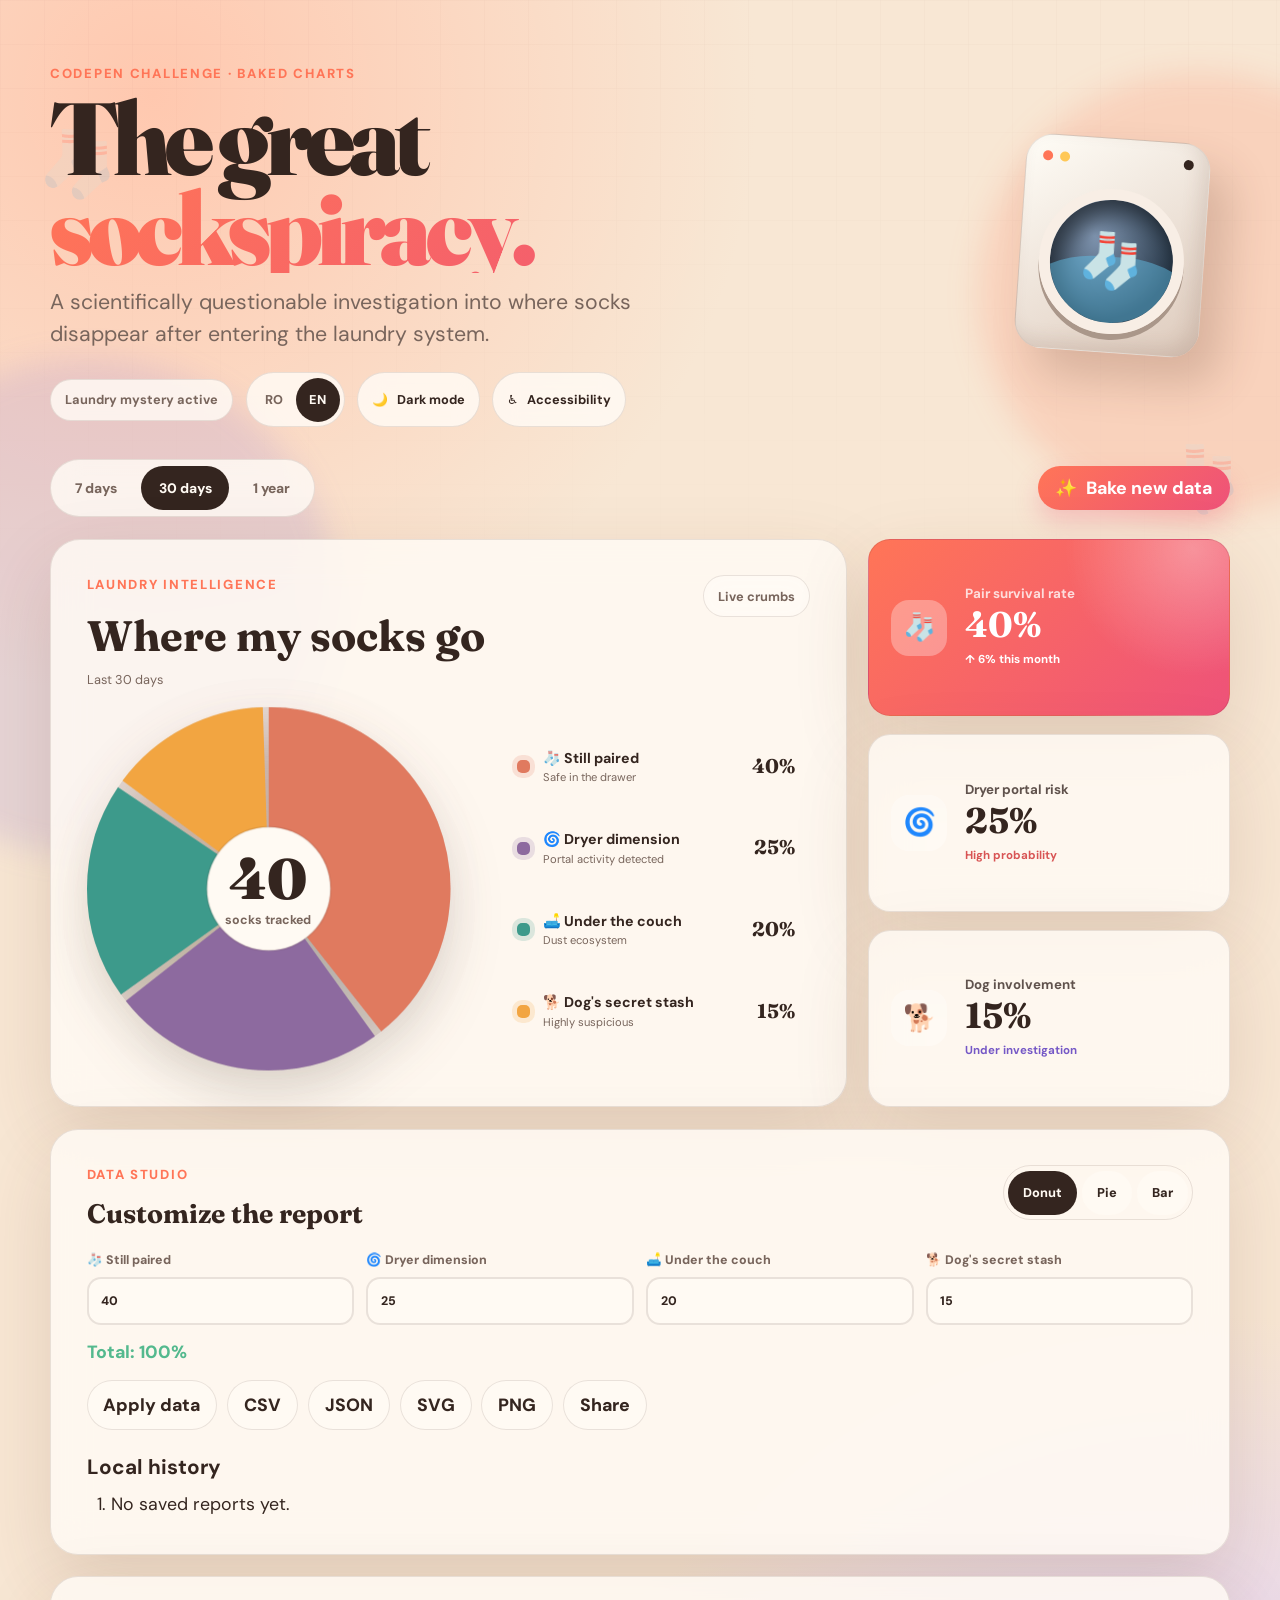
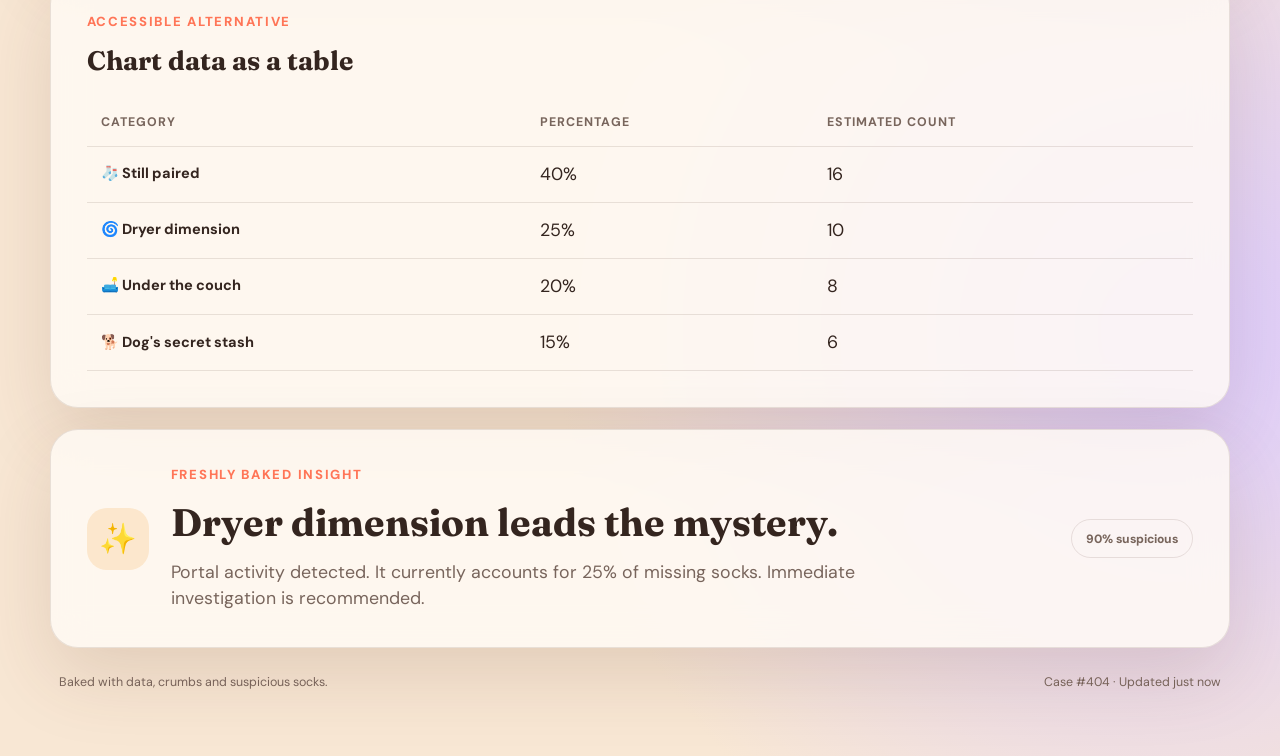
==== en.html @ 5c51ec5c "feat: add separately indexable English page" ====
<!doctype html>
<html lang="en" data-page-language="en">
  <head>
    <meta charset="UTF-8" />
    <meta
      name="viewport"
      content="width=device-width, initial-scale=1.0"
    />
    <meta name="description" content="Sockspiracy is an accessible bilingual interactive dashboard exploring the mystery of missing socks." />
    <meta name="author" content="Laura Andreea Plugaru" />
    <meta name="creator" content="LaurAi" />
    <meta name="robots" content="index, follow, max-image-preview:large" />
    <meta name="theme-color" content="#f8e7d4" />
    <link rel="canonical" href="https://laurandreea10.github.io/-CodePen-Challenge-Baked-Charts/en.html" />
    <link rel="alternate" hreflang="ro" href="https://laurandreea10.github.io/-CodePen-Challenge-Baked-Charts/" />
    <link rel="alternate" hreflang="en" href="https://laurandreea10.github.io/-CodePen-Challenge-Baked-Charts/en.html" />
    <link rel="alternate" hreflang="x-default" href="https://laurandreea10.github.io/-CodePen-Challenge-Baked-Charts/" />
    <link rel="icon" href="./favicon.svg" type="image/svg+xml" />
    <meta property="og:type" content="website" />
    <meta property="og:title" content="Sockspiracy — Accessible Baked Charts" />
    <meta property="og:description" content="Explore an accessible bilingual interactive chart about the mystery of missing socks." />
    <meta property="og:url" content="https://laurandreea10.github.io/-CodePen-Challenge-Baked-Charts/en.html" />
    <meta property="og:locale" content="en_US" />
    <meta property="og:locale:alternate" content="ro_RO" />
    <meta property="og:image" content="https://laurandreea10.github.io/-CodePen-Challenge-Baked-Charts/social-preview.svg" />
    <meta property="og:image:alt" content="Sockspiracy interactive chart dashboard" />
    <meta name="twitter:card" content="summary_large_image" />
    <meta name="twitter:image" content="https://laurandreea10.github.io/-CodePen-Challenge-Baked-Charts/social-preview.svg" />

    <link rel="stylesheet" href="./style.css" />

    <title>Sockspiracy — Interactive Accessible Chart | LaurAi</title>
    <script type="application/ld+json">
      {"@context":"https://schema.org","@type":"SoftwareApplication","name":"Sockspiracy","alternateName":"Where My Socks Go","description":"Dashboard bilingv și accesibil pentru vizualizarea interactivă a datelor.","applicationCategory":"EducationalApplication","operatingSystem":"Any","inLanguage":["ro","en"],"isAccessibleForFree":true,"accessibilityFeature":["alternativeText","highContrastDisplay","largePrint","keyboardNavigation","reducedMotion"],"author":{"@type":"Person","name":"Laura Andreea Plugaru","alternateName":"LaurAi","url":"https://laurandreea10.github.io/codepen-portfolio/"},"url":"https://laurandreea10.github.io/-CodePen-Challenge-Baked-Charts/"}
    </script>
  </head>

  <body data-default-language="en">
    <a class="skip-link" href="#mainChart">Skip to chart</a>

    <div class="background-effects" aria-hidden="true">
      <span class="grid"></span>
      <span class="blob blob-one"></span>
      <span class="blob blob-two"></span>
      <span class="floating-sock sock-one">🧦</span>
      <span class="floating-sock sock-two">🧦</span>
      <span class="floating-sock sock-three">🧦</span>
    </div>

    <main class="app">
      <header class="hero">
        <div class="hero-copy">
          <p class="eyebrow">
            <span aria-hidden="true">🥐</span>
            CodePen Challenge · Baked Charts
          </p>

          <h1>
            The great
            <span>sockspiracy.</span>
          </h1>

          <p class="intro">
            A scientifically questionable investigation into where socks
            disappear after entering the laundry system.
          </p>

          <div class="hero-actions">
            <span class="status">
              <span class="status-dot" aria-hidden="true"></span>
              Laundry mystery active
            </span>

            <div class="preferences" aria-label="Preferințe">
              <div class="language-switcher" role="group" aria-label="Language">
                <button class="language-button active" data-language="ro" type="button" aria-pressed="true">RO</button>
                <button class="language-button" data-language="en" type="button" aria-pressed="false">EN</button>
              </div>
              <button class="theme-button" id="themeButton" type="button" aria-label="Activează tema întunecată" aria-pressed="false">
                <span aria-hidden="true">🌙</span><span class="theme-text">Mod întunecat</span>
              </button>
              <button class="theme-button" id="accessibilityButton" type="button" aria-expanded="false" aria-controls="accessibilityPanel">
                <span aria-hidden="true">♿</span><span id="accessibilityButtonText">Accesibilitate</span>
              </button>
            </div>
          </div>
        </div>

        <div class="laundry-machine" aria-hidden="true">
          <div class="machine-controls">
            <span></span>
            <span></span>
            <span></span>
          </div>

          <div class="machine-door">
            <div class="water"></div>
            <span class="spinning-sock">🧦</span>
          </div>
        </div>
      </header>

      <section class="accessibility-panel" id="accessibilityPanel" aria-labelledby="accessibilityTitle" hidden>
        <div class="accessibility-heading"><div><p class="label" id="displaySettings">Preferințe de afișare</p><h2 id="accessibilityTitle">Accesibilitate</h2></div>
          <button class="close-panel" id="closeAccessibility" type="button" aria-label="Închide">×</button>
        </div>
        <div class="accessibility-options">
          <button class="accessibility-option" id="contrastButton" type="button" aria-pressed="false"><span aria-hidden="true">◐</span><span><strong id="contrastTitle">Contrast ridicat</strong><small id="contrastDescription">Mărește diferența dintre text și fundal</small></span></button>
          <button class="accessibility-option" id="fontButton" type="button" aria-pressed="false"><span aria-hidden="true">A+</span><span><strong id="fontTitle">Text mărit</strong><small id="fontDescription">Mărește textul și comenzile</small></span></button>
          <button class="accessibility-option" id="motionButton" type="button" aria-pressed="false"><span aria-hidden="true">⏸</span><span><strong id="motionTitle">Reduce animațiile</strong><small id="motionDescription">Oprește mișcările decorative</small></span></button>
          <button class="reset-accessibility" id="resetAccessibility" type="button">Resetează preferințele</button>
        </div>
      </section>
      <div class="sr-only" id="settingsAnnouncement" aria-live="polite" aria-atomic="true"></div>

      <section class="toolbar" aria-label="Report controls">
        <div class="range-tabs" role="group" aria-label="Reporting period">
          <button class="range-button" data-range="week" type="button">
            7 days
          </button>

          <button
            class="range-button active"
            data-range="month"
            type="button"
          >
            30 days
          </button>

          <button class="range-button" data-range="year" type="button">
            1 year
          </button>
        </div>

        <button class="bake-button" id="bakeButton" type="button">
          <span aria-hidden="true">✨</span>
          Bake new data
        </button>
      </section>

      <section class="dashboard">
        <article class="chart-card" id="mainChart">
          <div class="card-header">
            <div>
              <p class="label">Laundry intelligence</p>
              <h2>Where my socks go</h2>
              <p class="period" id="periodLabel">Last 30 days</p>
            </div>

            <span class="live-pill">
              <span aria-hidden="true"></span>
              Live crumbs
            </span>
          </div>

          <div class="chart-content">
            <div class="chart-wrap">
              <svg
                class="pie"
                viewBox="0 0 100 100"
                role="img"
                aria-labelledby="chartTitle chartDescription"
              >
                <title id="chartTitle">Where my socks go</title>

                <desc id="chartDescription">
                  Interactive donut chart showing the distribution of
                  tracked socks.
                </desc>

                <circle
                  class="chart-track"
                  r="25"
                  cx="50"
                  cy="50"
                ></circle>

                <g
                  id="chartSlices"
                  fill="none"
                  stroke-width="50"
                  transform="rotate(-90 50 50)"
                ></g>

                <circle
                  class="pie-center"
                  r="17"
                  cx="50"
                  cy="50"
                ></circle>
              </svg>

              <div class="center-label" aria-hidden="true">
                <span class="pct" id="centerValue">100%</span>
                <span class="cap" id="centerCaption">
                  socks accounted for
                </span>
              </div>
            </div>

            <ul class="legend" id="legend"></ul>
          </div>

          <p
            class="sr-only"
            id="chartAnnouncement"
            aria-live="polite"
          >
            All sock categories are displayed.
          </p>

          <noscript>
            <img
              class="fallback-chart"
              src="pie.svg"
              alt="Pie chart showing where missing socks go."
            />
          </noscript>
        </article>

        <aside class="metrics" aria-label="Laundry statistics">
          <article class="metric featured">
            <span class="metric-icon" aria-hidden="true">🧦</span>

            <div>
              <p>Pair survival rate</p>
              <strong id="survivalMetric">40%</strong>
              <small>↑ 6% this month</small>
            </div>
          </article>

          <article class="metric">
            <span class="metric-icon" aria-hidden="true">🌀</span>

            <div>
              <p>Dryer portal risk</p>
              <strong id="dryerMetric">25%</strong>
              <small class="danger">High probability</small>
            </div>
          </article>

          <article class="metric">
            <span class="metric-icon" aria-hidden="true">🐕</span>

            <div>
              <p>Dog involvement</p>
              <strong id="dogMetric">15%</strong>
              <small class="purple-text">Under investigation</small>
            </div>
          </article>
        </aside>
      </section>

      <section class="data-studio" aria-labelledby="studioTitle">
        <div class="studio-header">
          <div><p class="label" id="studioLabel">Laborator de date</p><h2 id="studioTitle">Personalizează raportul</h2></div>
          <div class="chart-type" role="group" aria-label="Tip grafic">
            <button class="chart-type-button active" data-chart-type="donut" type="button" aria-pressed="true">Donut</button>
            <button class="chart-type-button" data-chart-type="pie" type="button" aria-pressed="false">Pie</button>
            <button class="chart-type-button" data-chart-type="bar" type="button" aria-pressed="false">Bar</button>
          </div>
        </div>
        <form id="dataForm">
          <div class="data-inputs" id="dataInputs"></div>
          <p class="total-status" id="totalStatus" role="status">Total: 100%</p>
          <div class="studio-actions">
            <button class="secondary-button" type="submit" id="applyData">Aplică datele</button>
            <button class="secondary-button" type="button" id="exportCsv">CSV</button>
            <button class="secondary-button" type="button" id="exportJson">JSON</button>
            <button class="secondary-button" type="button" id="exportSvg">SVG</button>
            <button class="secondary-button" type="button" id="exportPng">PNG</button>
            <button class="secondary-button" type="button" id="shareReport">Partajează</button>
          </div>
        </form>
        <div class="history-block"><h3 id="historyTitle">Istoric local</h3><ol id="reportHistory"></ol></div>
      </section>

      <section class="accessible-data" aria-labelledby="tableTitle">
        <div><p class="label" id="tableLabel">Alternativă accesibilă</p><h2 id="tableTitle">Datele graficului în format tabelar</h2></div>
        <div class="table-scroll"><table><caption class="sr-only">Distribuția șosetelor</caption><thead><tr><th scope="col" id="categoryHeader">Categorie</th><th scope="col" id="percentHeader">Procent</th><th scope="col" id="amountHeader">Număr estimat</th></tr></thead><tbody id="dataTableBody"></tbody></table></div>
      </section>

      <section class="insight">
        <div class="insight-icon" aria-hidden="true">✨</div>

        <div>
          <p class="label">Freshly baked insight</p>
          <h2 id="insightTitle">The dryer dimension is expanding.</h2>

          <p id="insightText">
            Pair socks immediately after drying and inspect the dog's bed
            before declaring another sock officially lost.
          </p>
        </div>

        <span class="confidence" id="confidence">92% suspicious</span>
      </section>

      <footer>
        <p>Baked with data, crumbs and suspicious socks.</p>
        <p id="updatedTime">Case #404 · Updated just now</p>
      </footer>
    </main>

    <div
      class="confetti-layer"
      id="confettiLayer"
      aria-hidden="true"
    ></div>

    <script src="./script.js" defer></script>
  </body>
</html>
---- style.css ----
@import url("https://fonts.googleapis.com/css2?family=DM+Sans:wght@400;500;600;700;800&family=Fraunces:opsz,wght@9..144,700;9..144,900&display=swap");

:root {
  color-scheme: light;

  --background: #f8e7d4;
  --surface: rgba(255, 251, 245, 0.84);
  --surface-solid: #fffaf3;
  --text: #34251f;
  --muted: #78655c;
  --border: rgba(74, 46, 34, 0.12);

  --paired: #e07a5f;
  --dryer: #8d6a9f;
  --couch: #3d9a8b;
  --dog: #f2a541;

  --orange: #ff7557;
  --pink: #ee5279;
  --green: #54b98e;

  --shadow: 0 28px 75px rgba(102, 57, 36, 0.15);
}

[data-theme="dark"] {
  color-scheme: dark;

  --background: #191419;
  --surface: rgba(43, 33, 40, 0.88);
  --surface-solid: #2c2229;
  --text: #fff7ef;
  --muted: #cbbab3;
  --border: rgba(255, 255, 255, 0.11);
  --shadow: 0 28px 75px rgba(0, 0, 0, 0.35);
}

* {
  box-sizing: border-box;
}

html {
  scroll-behavior: smooth;
  font:
    clamp(1rem, 0.95rem + 0.2vw, 1.12rem) / 1.5 "DM Sans",
    system-ui,
    sans-serif;
}

body {
  min-height: 100vh;
  margin: 0;
  overflow-x: hidden;
  color: var(--text);
  background:
    radial-gradient(circle at 12% 4%, #ffc8af, transparent 34rem),
    radial-gradient(circle at 92% 82%, #ddccff, transparent 35rem),
    var(--background);
  transition:
    color 250ms ease,
    background-color 250ms ease;
}

[data-theme="dark"] body {
  background:
    radial-gradient(circle at 12% 4%, #572b39, transparent 34rem),
    radial-gradient(circle at 92% 82%, #332759, transparent 35rem),
    var(--background);
}

button {
  color: inherit;
  font: inherit;
}

button:focus-visible,
[tabindex]:focus-visible {
  outline: 4px solid rgba(141, 106, 159, 0.4);
  outline-offset: 4px;
}

.skip-link {
  position: fixed;
  z-index: 200;
  top: 1rem;
  left: 1rem;
  padding: 0.8rem 1rem;
  border-radius: 12px;
  color: white;
  background: #251b18;
  transform: translateY(-180%);
}

.skip-link:focus {
  transform: translateY(0);
}

.background-effects,
.grid {
  position: fixed;
  inset: 0;
  pointer-events: none;
}

.background-effects {
  z-index: -1;
  overflow: hidden;
}

.grid {
  opacity: 0.22;
  background-image:
    linear-gradient(rgba(80, 53, 42, 0.08) 1px, transparent 1px),
    linear-gradient(90deg, rgba(80, 53, 42, 0.08) 1px, transparent 1px);
  background-size: 44px 44px;
  mask-image: linear-gradient(to bottom, black, transparent 80%);
}

.blob {
  position: absolute;
  border-radius: 50%;
  filter: blur(15px);
  animation: blob-float 10s ease-in-out infinite alternate;
}

.blob-one {
  top: 8%;
  right: -8rem;
  width: 25rem;
  height: 25rem;
  background: rgba(255, 117, 87, 0.18);
}

.blob-two {
  bottom: 5%;
  left: -9rem;
  width: 28rem;
  height: 28rem;
  background: rgba(140, 112, 218, 0.16);
  animation-delay: -4s;
}

.floating-sock {
  position: absolute;
  opacity: 0.16;
  font-size: clamp(2rem, 5vw, 4rem);
  animation: sock-float 7s ease-in-out infinite;
}

.sock-one {
  top: 13%;
  left: 3%;
}

.sock-two {
  top: 48%;
  right: 3%;
  animation-delay: -2s;
}

.sock-three {
  bottom: 5%;
  left: 12%;
  animation-delay: -4s;
}

.app {
  width: min(1180px, calc(100% - 2rem));
  margin-inline: auto;
  padding-block: clamp(1.4rem, 5vw, 4rem);
}

.hero {
  display: grid;
  grid-template-columns: minmax(0, 1fr) 210px;
  align-items: center;
  gap: clamp(2rem, 6vw, 5rem);
  margin-bottom: 1.8rem;
}

.eyebrow,
.label {
  margin: 0 0 0.5rem;
  color: var(--orange);
  font-size: 0.74rem;
  font-weight: 800;
  letter-spacing: 0.13em;
  text-transform: uppercase;
}

h1,
h2,
p {
  margin-top: 0;
}

h1,
h2 {
  font-family: "Fraunces", Georgia, serif;
}

h1 {
  max-width: 850px;
  margin-bottom: 0.8rem;
  font-size: clamp(3rem, 8vw, 6.6rem);
  font-weight: 900;
  line-height: 0.88;
  letter-spacing: -0.06em;
}

h1 span {
  display: block;
  color: var(--orange);
  background: linear-gradient(135deg, var(--orange), var(--pink));
  background-clip: text;
  -webkit-background-clip: text;
  -webkit-text-fill-color: transparent;
}

.intro {
  max-width: 650px;
  margin-bottom: 1.2rem;
  color: var(--muted);
  font-size: clamp(1rem, 2vw, 1.2rem);
}

.hero-actions,
.status,
.theme-button,
.live-pill {
  display: flex;
  align-items: center;
}

.hero-actions {
  flex-wrap: wrap;
  gap: 0.7rem;
}

.status,
.theme-button,
.live-pill {
  gap: 0.5rem;
  min-height: 42px;
  padding: 0.55rem 0.8rem;
  border: 1px solid var(--border);
  border-radius: 999px;
  background: var(--surface);
  font-size: 0.72rem;
  font-weight: 700;
  backdrop-filter: blur(12px);
}

.status {
  color: var(--muted);
}

.status-dot,
.live-pill > span {
  width: 8px;
  height: 8px;
  border-radius: 50%;
  background: var(--green);
  box-shadow: 0 0 0 5px rgba(84, 185, 142, 0.16);
  animation: pulse 2s infinite;
}

.theme-button {
  cursor: pointer;
}

.laundry-machine {
  width: 185px;
  height: 215px;
  padding: 16px;
  border: 1px solid rgba(74, 46, 34, 0.12);
  border-radius: 28px;
  background: linear-gradient(145deg, #fffdf7, #ddcabc);
  box-shadow:
    22px 26px 45px rgba(87, 50, 35, 0.2),
    inset -8px -8px 18px rgba(97, 61, 45, 0.13);
  transform: rotate(4deg);
  animation: machine-float 4s ease-in-out infinite;
}

.machine-controls {
  display: flex;
  gap: 7px;
  height: 34px;
}

.machine-controls span {
  width: 10px;
  height: 10px;
  border-radius: 50%;
  background: var(--orange);
}

.machine-controls span:nth-child(2) {
  background: #ffc857;
}

.machine-controls span:nth-child(3) {
  margin-left: auto;
  background: #34251f;
}

.machine-door {
  position: relative;
  display: grid;
  width: 145px;
  height: 145px;
  margin-inline: auto;
  overflow: hidden;
  border: 11px solid #f8eee5;
  border-radius: 50%;
  place-items: center;
  background: radial-gradient(circle at 35% 30%, #8399b5, #263646 72%);
  box-shadow:
    inset 10px 12px 25px rgba(0, 0, 0, 0.5),
    0 6px 0 #aa978a;
}

.water {
  position: absolute;
  inset: 46% -20% -30%;
  border-radius: 43%;
  background: rgba(96, 190, 230, 0.48);
  animation: water-spin 3s linear infinite;
}

.spinning-sock {
  position: relative;
  z-index: 1;
  font-size: 3rem;
  animation: sock-spin 2.5s linear infinite;
}

.toolbar {
  display: flex;
  align-items: center;
  justify-content: space-between;
  gap: 1rem;
  margin-bottom: 1.2rem;
}

.range-tabs {
  display: flex;
  gap: 0.35rem;
  padding: 0.35rem;
  border: 1px solid var(--border);
  border-radius: 999px;
  background: var(--surface);
  backdrop-filter: blur(14px);
}

.range-button,
.bake-button {
  min-height: 44px;
  border: 0;
  cursor: pointer;
  font-weight: 800;
  transition:
    transform 180ms ease,
    box-shadow 180ms ease,
    background 180ms ease;
}

.range-button {
  padding-inline: 1rem;
  border-radius: 999px;
  color: var(--muted);
  background: transparent;
  font-size: 0.78rem;
}

.range-button.active {
  color: var(--surface-solid);
  background: var(--text);
}

.bake-button {
  display: inline-flex;
  align-items: center;
  gap: 0.5rem;
  padding-inline: 1rem;
  border-radius: 999px;
  color: white;
  background: linear-gradient(135deg, var(--orange), var(--pink));
  box-shadow: 0 12px 25px rgba(238, 82, 121, 0.25);
}

.range-button:hover,
.bake-button:hover,
.theme-button:hover {
  transform: translateY(-2px);
}

.dashboard {
  display: grid;
  grid-template-columns: minmax(0, 1.65fr) minmax(250px, 0.75fr);
  gap: 1.2rem;
}

.chart-card,
.metric,
.insight {
  border: 1px solid var(--border);
  background: var(--surface);
  box-shadow: var(--shadow);
  backdrop-filter: blur(18px);
}

.chart-card {
  min-width: 0;
  padding: clamp(1.2rem, 4vw, 2rem);
  border-radius: 30px;
}

.card-header {
  display: flex;
  justify-content: space-between;
  gap: 1rem;
}

.card-header h2 {
  margin-bottom: 0.15rem;
  font-size: clamp(1.6rem, 4vw, 2.4rem);
}

.period {
  margin: 0;
  color: var(--muted);
  font-size: 0.72rem;
}

.live-pill {
  align-self: flex-start;
  color: var(--muted);
  white-space: nowrap;
}

.chart-content {
  display: grid;
  grid-template-columns: minmax(250px, 1fr) minmax(220px, 0.85fr);
  align-items: center;
  gap: clamp(1rem, 4vw, 3rem);
  margin-top: 1rem;
}

.chart-wrap {
  position: relative;
  display: grid;
  width: min(100%, 430px);
  aspect-ratio: 1;
  margin-inline: auto;
  place-items: center;
  isolation: isolate;
}

.chart-wrap::before {
  position: absolute;
  z-index: -1;
  width: 78%;
  aspect-ratio: 1;
  border-radius: 50%;
  background:
    conic-gradient(
      var(--paired),
      var(--dryer),
      var(--couch),
      var(--dog),
      var(--paired)
    );
  content: "";
  opacity: 0.2;
  filter: blur(38px);
  animation: glow-spin 12s linear infinite;
}

.pie {
  width: 100%;
  overflow: visible;
  filter: drop-shadow(0 22px 25px rgba(74, 44, 34, 0.18));
}

.chart-track {
  fill: none;
  stroke: var(--border);
  stroke-width: 50;
}

.slice {
  opacity: 0;
  stroke-linejoin: round;
  transform-box: fill-box;
  transform-origin: center;
  animation: slice-bloom 850ms cubic-bezier(0.22, 1, 0.36, 1) forwards;
  transition:
    opacity 180ms ease,
    filter 180ms ease;
}

.slice:hover,
.slice:focus-visible,
.slice.active {
  cursor: pointer;
  filter:
    brightness(1.08)
    drop-shadow(0 3px 3px rgba(74, 44, 34, 0.3));
  outline: none;
}

.slice.muted {
  opacity: 0.35 !important;
}

.pie-center {
  fill: var(--surface-solid);
  stroke: var(--border);
  stroke-width: 0.5;
}

.center-label {
  position: absolute;
  display: grid;
  width: 31%;
  aspect-ratio: 1;
  place-content: center;
  padding: 0.4rem;
  text-align: center;
  pointer-events: none;
}

.center-label .pct {
  font-family: "Fraunces", Georgia, serif;
  font-size: clamp(1.7rem, 5vw, 3.2rem);
  font-weight: 900;
  line-height: 1;
}

.center-label .cap {
  max-width: 12ch;
  margin: 0.35rem auto 0;
  color: var(--muted);
  font-size: clamp(0.5rem, 1.3vw, 0.7rem);
  font-weight: 700;
  line-height: 1.15;
}

.legend {
  display: grid;
  gap: 0.7rem;
  margin: 0;
  padding: 0;
  list-style: none;
}

.legend li {
  display: grid;
  grid-template-columns: 13px minmax(0, 1fr) auto;
  align-items: center;
  gap: 0.75rem;
  padding: 0.82rem;
  border: 1px solid transparent;
  border-radius: 17px;
  cursor: pointer;
  transition:
    border-color 180ms ease,
    background 180ms ease,
    opacity 180ms ease,
    transform 180ms ease;
}

.legend li:hover,
.legend li:focus-visible,
.legend li.active {
  border-color: var(--border);
  background: rgba(255, 255, 255, 0.3);
  outline: none;
  transform: translateX(5px);
}

.legend li.muted {
  opacity: 0.42;
}

.legend-dot {
  width: 13px;
  height: 13px;
  border-radius: 5px;
  background: var(--legend-color);
  box-shadow:
    0 0 0 5px
    color-mix(in srgb, var(--legend-color), transparent 82%);
}

.legend-copy strong,
.legend-copy small {
  display: block;
}

.legend-copy strong {
  font-size: 0.8rem;
}

.legend-copy small {
  color: var(--muted);
  font-size: 0.63rem;
}

.legend b {
  font-family: "Fraunces", Georgia, serif;
  font-size: 1.12rem;
}

.metrics {
  display: grid;
  gap: 1rem;
}

.metric {
  display: flex;
  align-items: center;
  gap: 1rem;
  min-height: 130px;
  padding: 1.25rem;
  border-radius: 22px;
  transition: transform 200ms ease;
}

.metric:hover {
  transform: translateY(-5px) rotate(-0.5deg);
}

.metric.featured {
  color: white;
  background:
    radial-gradient(
      circle at 90% 5%,
      rgba(255, 255, 255, 0.32),
      transparent 35%
    ),
    linear-gradient(135deg, var(--orange), var(--pink));
}

.metric-icon {
  display: grid;
  flex: 0 0 auto;
  width: 56px;
  aspect-ratio: 1;
  border-radius: 18px;
  place-items: center;
  background: rgba(255, 255, 255, 0.3);
  font-size: 1.5rem;
}

.metric p {
  margin-bottom: 0.05rem;
  font-size: 0.75rem;
  font-weight: 700;
  opacity: 0.78;
}

.metric strong {
  display: block;
  font-family: "Fraunces", Georgia, serif;
  font-size: 2rem;
  line-height: 1.1;
}

.metric small {
  font-size: 0.65rem;
  font-weight: 700;
}

.danger {
  color: #d85454;
}

.purple-text {
  color: #7558c6;
}

.insight {
  display: grid;
  grid-template-columns: auto 1fr auto;
  align-items: center;
  gap: 1.25rem;
  margin-top: 1.2rem;
  padding: clamp(1.25rem, 4vw, 2rem);
  border-radius: 28px;
}

.insight-icon {
  display: grid;
  width: 62px;
  aspect-ratio: 1;
  border-radius: 20px;
  place-items: center;
  background: rgba(242, 165, 65, 0.2);
  font-size: 1.7rem;
}

.insight h2 {
  margin-bottom: 0.4rem;
  font-size: clamp(1.4rem, 3vw, 2.2rem);
}

.insight p:last-child {
  max-width: 700px;
  margin-bottom: 0;
  color: var(--muted);
}

.confidence {
  padding: 0.55rem 0.8rem;
  border: 1px solid var(--border);
  border-radius: 999px;
  color: var(--muted);
  font-size: 0.68rem;
  font-weight: 800;
  white-space: nowrap;
}

footer {
  display: flex;
  justify-content: space-between;
  gap: 1rem;
  padding: 1.4rem 0.5rem 0;
  color: var(--muted);
  font-size: 0.7rem;
}

footer p {
  margin-bottom: 0;
}

.confetti-layer {
  position: fixed;
  inset: 0;
  z-index: 300;
  overflow: hidden;
  pointer-events: none;
}

.confetti {
  position: absolute;
  top: -25px;
  width: 10px;
  height: 16px;
  border-radius: 3px;
  animation: confetti-fall 1.5s ease-in forwards;
}

.fallback-chart {
  display: block;
  width: min(100%, 430px);
  margin: 1rem auto;
}

.sr-only {
  position: absolute;
  width: 1px;
  height: 1px;
  margin: -1px;
  padding: 0;
  overflow: hidden;
  clip: rect(0 0 0 0);
  white-space: nowrap;
}

@keyframes slice-bloom {
  from {
    opacity: 0;
    transform: scale(0.55);
  }

  to {
    opacity: 1;
    transform: scale(1);
  }
}

@keyframes machine-float {
  50% {
    transform: translateY(-10px) rotate(1deg);
  }
}

@keyframes sock-spin {
  to {
    transform: rotate(720deg);
  }
}

@keyframes water-spin {
  to {
    transform: rotate(360deg);
  }
}

@keyframes glow-spin {
  to {
    transform: rotate(360deg);
  }
}

@keyframes sock-float {
  50% {
    transform: translateY(-25px) rotate(15deg);
  }
}

@keyframes blob-float {
  to {
    transform: translate(30px, -25px) scale(1.1);
  }
}

@keyframes pulse {
  50% {
    box-shadow: 0 0 0 10px rgba(84, 185, 142, 0);
  }
}

@keyframes confetti-fall {
  to {
    opacity: 0;
    transform: translateY(105vh) rotate(720deg);
  }
}

@media (max-width: 850px) {
  .dashboard {
    grid-template-columns: 1fr;
  }

  .metrics {
    grid-template-columns: repeat(3, 1fr);
  }

  .metric {
    align-items: flex-start;
    flex-direction: column;
  }
}

@media (max-width: 680px) {
  .app {
    width: min(100% - 1rem, 1180px);
    padding-top: 1rem;
  }

  .hero {
    grid-template-columns: 1fr;
  }

  .laundry-machine {
    display: none;
  }

  h1 {
    font-size: clamp(3rem, 16vw, 5rem);
  }

  .toolbar {
    align-items: stretch;
    flex-direction: column;
  }

  .range-tabs {
    display: grid;
    grid-template-columns: repeat(3, 1fr);
  }

  .bake-button {
    justify-content: center;
  }

  .chart-content {
    grid-template-columns: 1fr;
  }

  .chart-wrap {
    width: min(100%, 360px);
  }

  .metrics {
    grid-template-columns: 1fr;
  }

  .metric {
    align-items: center;
    flex-direction: row;
    min-height: 110px;
  }

  .insight {
    grid-template-columns: auto 1fr;
  }

  .confidence {
    grid-column: 1 / -1;
    width: fit-content;
  }

  footer {
    align-items: flex-start;
    flex-direction: column;
  }
}

@media (max-width: 420px) {
  .card-header {
    flex-direction: column;
  }

  .live-pill {
    display: none;
  }

  .legend li {
    padding-inline: 0.6rem;
  }

  .theme-text {
    display: none;
  }
}

@media (prefers-reduced-motion: reduce) {
  *,
  *::before,
  *::after {
    scroll-behavior: auto !important;
    animation-duration: 0.01ms !important;
    animation-delay: 0ms !important;
    animation-iteration-count: 1 !important;
    transition-duration: 0.01ms !important;
  }

  .slice {
    opacity: 1;
  }
}

.preferences{display:flex;flex-wrap:wrap;gap:.65rem}
.language-switcher{display:flex;padding:.25rem;border:1px solid var(--border);border-radius:999px;background:var(--surface)}
.language-button,.close-panel,.accessibility-option,.reset-accessibility{min-width:44px;min-height:44px;color:inherit;font:inherit;cursor:pointer}
.language-button{padding:.45rem .75rem;border:0;border-radius:999px;background:transparent;color:var(--muted);font-size:.72rem;font-weight:800}
.language-button.active{color:var(--surface-solid);background:var(--text)}
.accessibility-panel{margin-bottom:1.2rem;padding:clamp(1.2rem,4vw,2rem);border:2px solid var(--border);border-radius:26px;background:var(--surface-solid);box-shadow:var(--shadow)}
.accessibility-panel[hidden]{display:none}
.accessibility-heading{display:flex;align-items:flex-start;justify-content:space-between;gap:1rem;margin-bottom:1rem}
.accessibility-heading h2{margin:0}.close-panel{display:grid;width:44px;padding:0;border:1px solid var(--border);border-radius:50%;place-items:center;background:transparent;font-size:1.5rem}
.accessibility-options{display:grid;grid-template-columns:repeat(3,1fr);gap:.8rem}
.accessibility-option{display:grid;grid-template-columns:45px 1fr;align-items:center;gap:.8rem;padding:1rem;border:2px solid var(--border);border-radius:18px;background:var(--surface);text-align:left}
.accessibility-option>span:first-child{display:grid;width:45px;aspect-ratio:1;border-radius:14px;place-items:center;background:rgba(141,106,159,.14);font-weight:900}
.accessibility-option strong,.accessibility-option small{display:block}.accessibility-option small{margin-top:.15rem;color:var(--muted);font-size:.68rem}
.accessibility-option[aria-pressed="true"]{border-color:var(--dryer);background:rgba(141,106,159,.13)}
.reset-accessibility{grid-column:1/-1;padding:.7rem 1rem;border:1px solid var(--border);border-radius:999px;background:transparent;font-weight:800}
html.high-contrast{--background:#000;--surface:#000;--surface-solid:#000;--text:#fff;--muted:#fff;--border:#fff;--orange:#ffdf00;--pink:#00ffff;--green:#00ff85;color-scheme:dark}
html.high-contrast body{background:#000}
html.high-contrast .chart-card,html.high-contrast .metric,html.high-contrast .insight,html.high-contrast .accessibility-panel{border:3px solid #fff;box-shadow:none}
html.high-contrast .featured{color:#000;background:#ffdf00}
html.high-contrast button:focus-visible,html.high-contrast [tabindex]:focus-visible{outline:5px solid #00ffff;outline-offset:5px}
html.large-text{font-size:125%}html.large-text button,html.large-text [tabindex]{min-height:48px}
html.reduce-motion *,html.reduce-motion *::before,html.reduce-motion *::after{scroll-behavior:auto!important;animation:none!important;transition:none!important}
@media(max-width:720px){.accessibility-options{grid-template-columns:1fr}.preferences{width:100%}.preferences .theme-button{flex:1 1 auto;justify-content:center}}
@media(prefers-contrast:more){:root{--border:rgba(0,0,0,.65)}[data-theme="dark"]{--border:rgba(255,255,255,.75)}}

.data-studio,.accessible-data{margin-top:1.2rem;padding:clamp(1.2rem,4vw,2rem);border:1px solid var(--border);border-radius:28px;background:var(--surface);box-shadow:var(--shadow);backdrop-filter:blur(18px)}
.studio-header{display:flex;align-items:flex-start;justify-content:space-between;gap:1rem;margin-bottom:1rem}.studio-header h2,.accessible-data h2{margin:0}
.chart-type{display:flex;gap:.25rem;padding:.25rem;border:1px solid var(--border);border-radius:999px}
.chart-type-button,.secondary-button,.history-button{min-height:44px;border:1px solid var(--border);border-radius:999px;background:var(--surface-solid);color:var(--text);font:inherit;font-weight:800;cursor:pointer}
.chart-type-button{padding:.45rem .8rem;border-color:transparent;font-size:.72rem}.chart-type-button.active{background:var(--text);color:var(--surface-solid)}
.data-inputs{display:grid;grid-template-columns:repeat(4,1fr);gap:.7rem}.data-field{display:grid;gap:.4rem;color:var(--muted);font-size:.7rem;font-weight:800}.data-field input{width:100%;min-height:48px;padding:.7rem;border:2px solid var(--border);border-radius:14px;background:var(--surface-solid);color:var(--text);font:inherit;font-weight:800}
.total-status{margin:.8rem 0;color:var(--green);font-weight:800}.total-status.invalid{color:#c8324b}
.studio-actions{display:flex;flex-wrap:wrap;gap:.55rem}.secondary-button{padding:.6rem .9rem}.secondary-button:hover,.history-button:hover{transform:translateY(-2px)}
.history-block{margin-top:1.2rem}.history-block h3{margin-bottom:.5rem}.history-block ol{display:grid;gap:.4rem;margin:0;padding-left:1.4rem}.history-button{width:100%;padding:.5rem .8rem;text-align:left;font-size:.72rem}
.table-scroll{overflow-x:auto;margin-top:1rem}table{width:100%;border-collapse:collapse}th,td{padding:.8rem;border-bottom:1px solid var(--border);text-align:left}thead th{color:var(--muted);font-size:.7rem;text-transform:uppercase;letter-spacing:.08em}tbody th{font-size:.82rem}td{font-variant-numeric:tabular-nums}
.bar-chart{position:absolute;inset:8%;display:grid;grid-template-columns:repeat(4,1fr);align-items:end;gap:.7rem}.bar-chart[hidden]{display:none}.bar-item{display:grid;grid-template-rows:auto 1fr auto;align-items:end;height:100%;gap:.35rem;text-align:center}.bar-fill{display:block;width:100%;height:var(--bar);min-height:4px;border-radius:14px 14px 5px 5px;background:var(--bar-color);box-shadow:0 10px 20px color-mix(in srgb,var(--bar-color),transparent 65%);animation:slice-bloom .6s ease both}.bar-value{font-family:"Fraunces",serif;font-weight:900}.bar-item small{min-height:3em;color:var(--muted);font-size:.55rem;line-height:1.15}
.visually-hidden-chart{visibility:hidden}
html.high-contrast .data-studio,html.high-contrast .accessible-data{border:3px solid #fff;box-shadow:none}
@media(max-width:720px){.studio-header{flex-direction:column}.data-inputs{grid-template-columns:1fr 1fr}.chart-type{width:100%}.chart-type-button{flex:1}.studio-actions .secondary-button{flex:1 1 28%}}
@media(max-width:420px){.data-inputs{grid-template-columns:1fr}.studio-actions .secondary-button{flex-basis:45%}.bar-chart{inset:4%;gap:.3rem}}
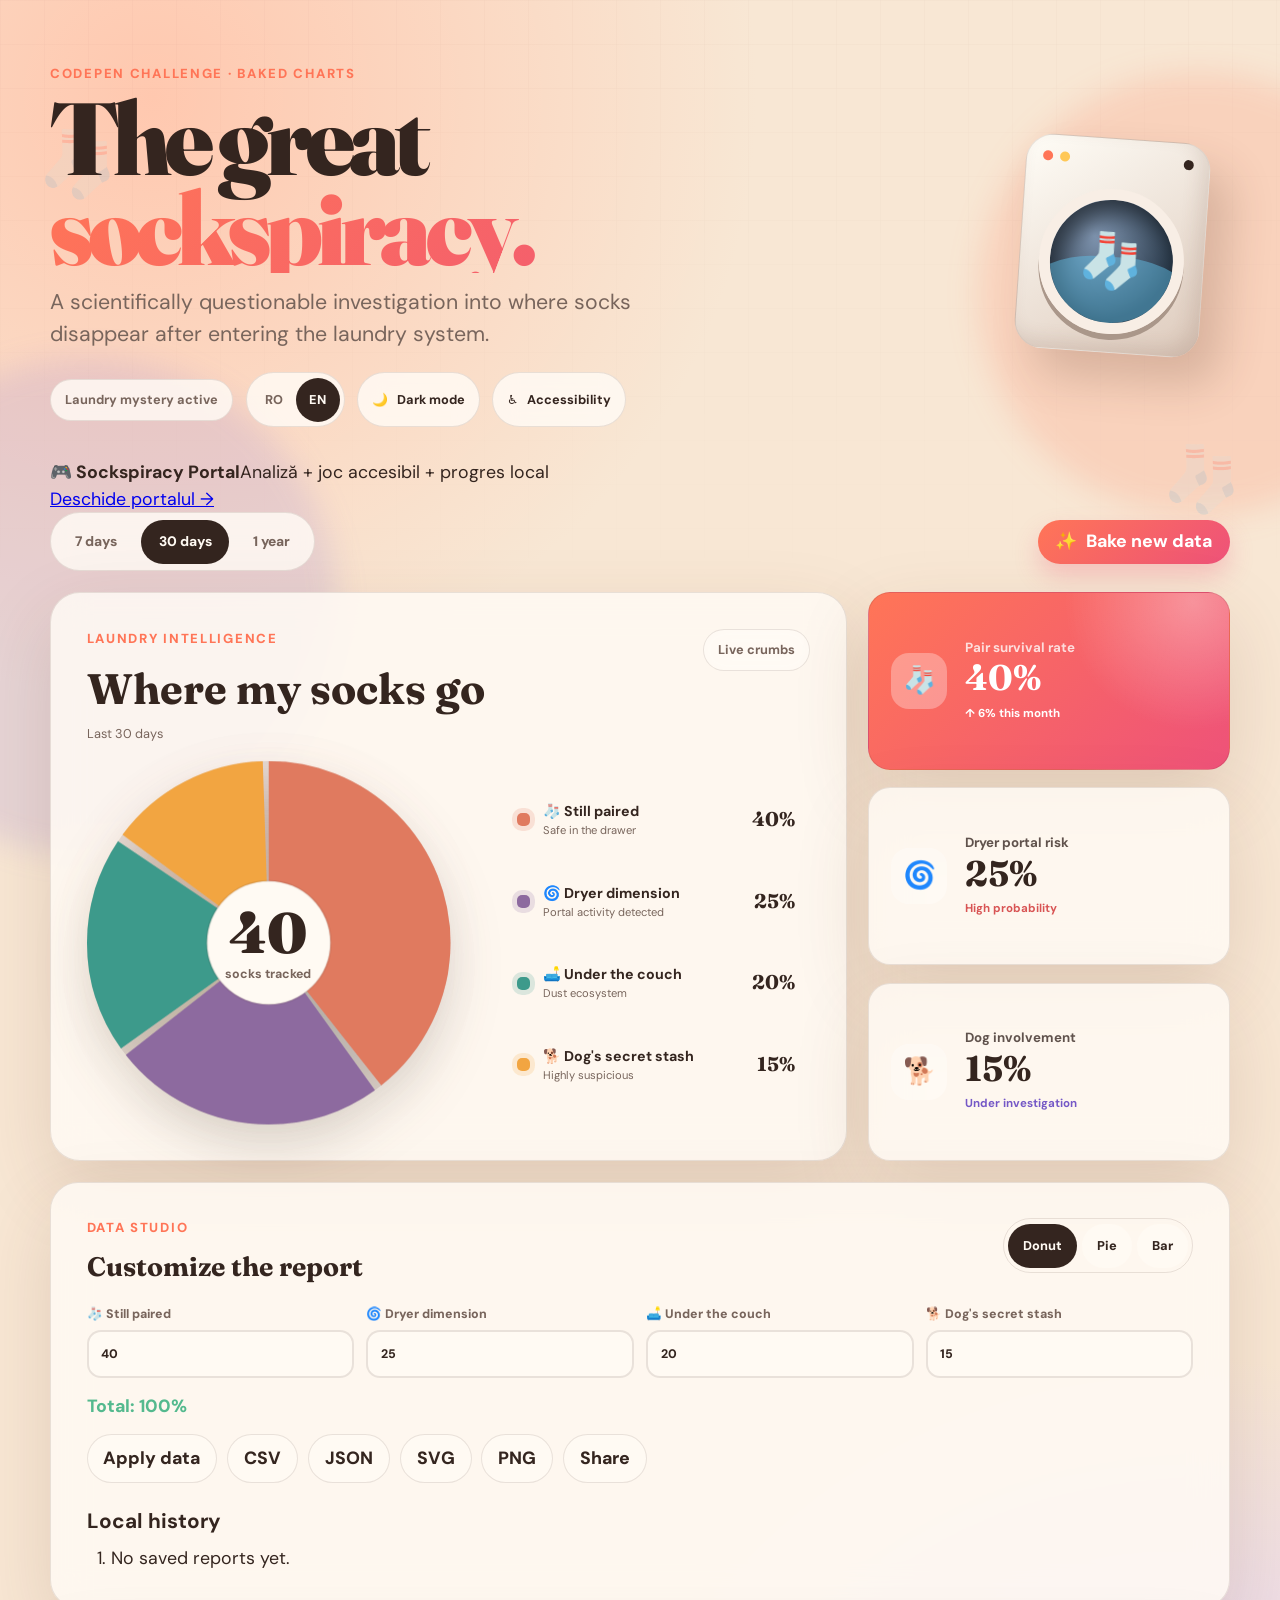
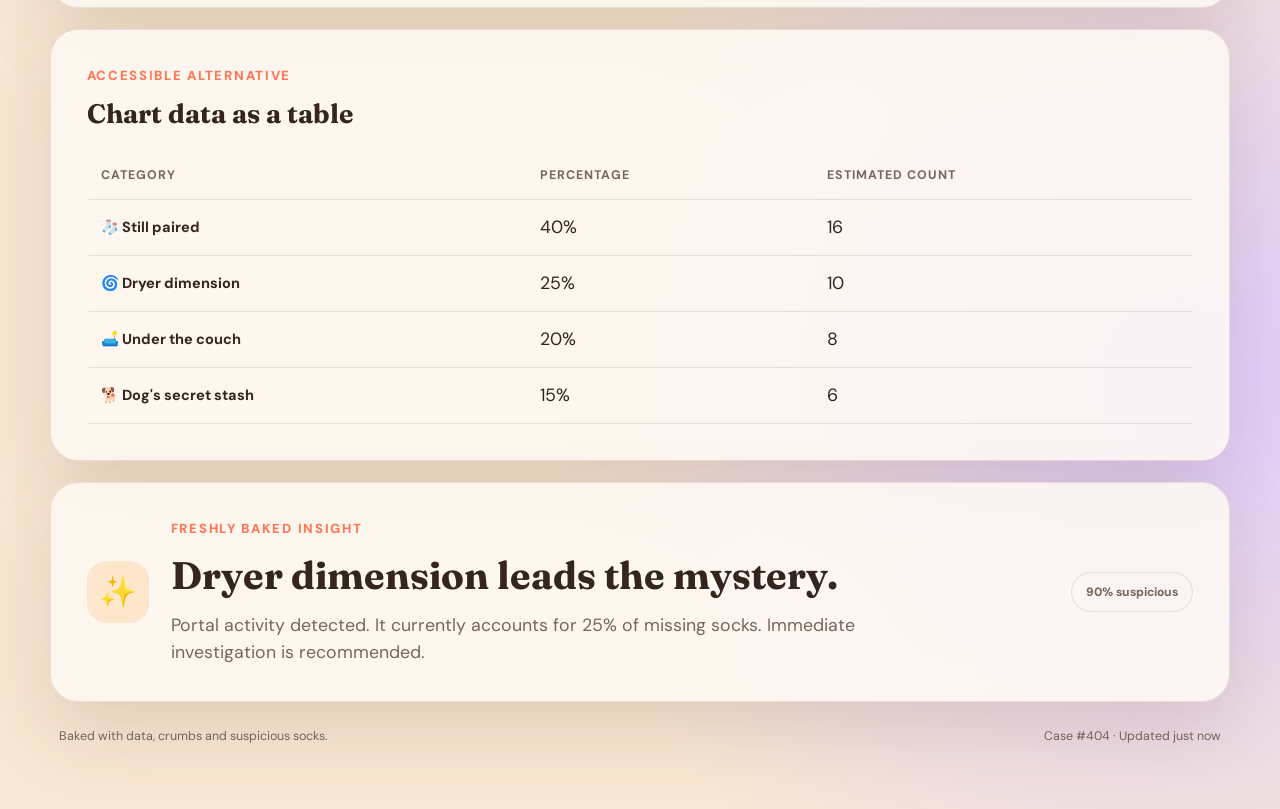
==== commit b4d3b131: "feat: link English dashboard to game portal" ====
--- a/en.html
+++ b/en.html
@@ -16,6 +16,7 @@
     <link rel="alternate" hreflang="en" href="https://laurandreea10.github.io/-CodePen-Challenge-Baked-Charts/en.html" />
     <link rel="alternate" hreflang="x-default" href="https://laurandreea10.github.io/-CodePen-Challenge-Baked-Charts/" />
     <link rel="icon" href="./favicon.svg" type="image/svg+xml" />
+    <link rel="manifest" href="./manifest.webmanifest" />
     <meta property="og:type" content="website" />
     <meta property="og:title" content="Sockspiracy — Accessible Baked Charts" />
     <meta property="og:description" content="Explore an accessible bilingual interactive chart about the mystery of missing socks." />
@@ -113,6 +114,8 @@
       </section>
       <div class="sr-only" id="settingsAnnouncement" aria-live="polite" aria-atomic="true"></div>
 
+      <aside class="portal-banner"><div><strong>🎮 Sockspiracy Portal</strong><span>Analiză + joc accesibil + progres local</span></div><a href="./portal.html">Deschide portalul →</a></aside>
+
       <section class="toolbar" aria-label="Report controls">
         <div class="range-tabs" role="group" aria-label="Reporting period">
           <button class="range-button" data-range="week" type="button">
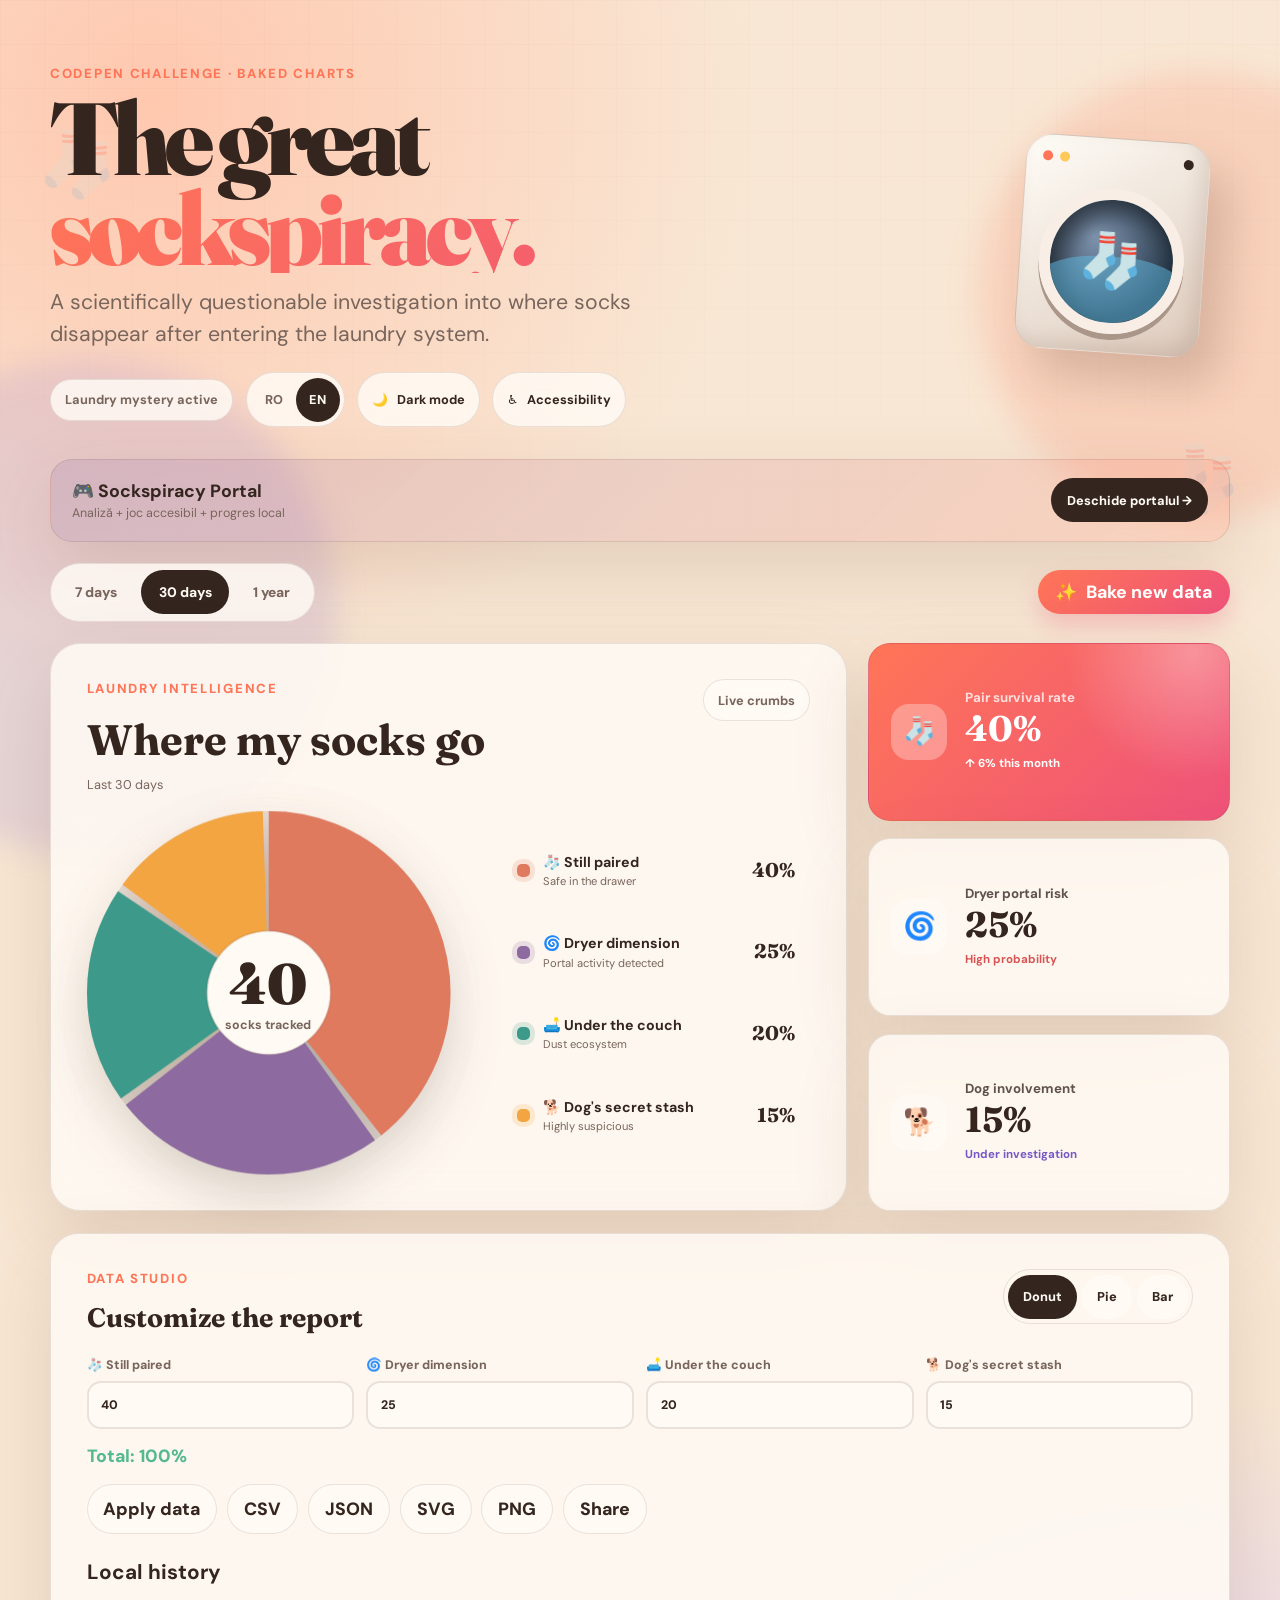
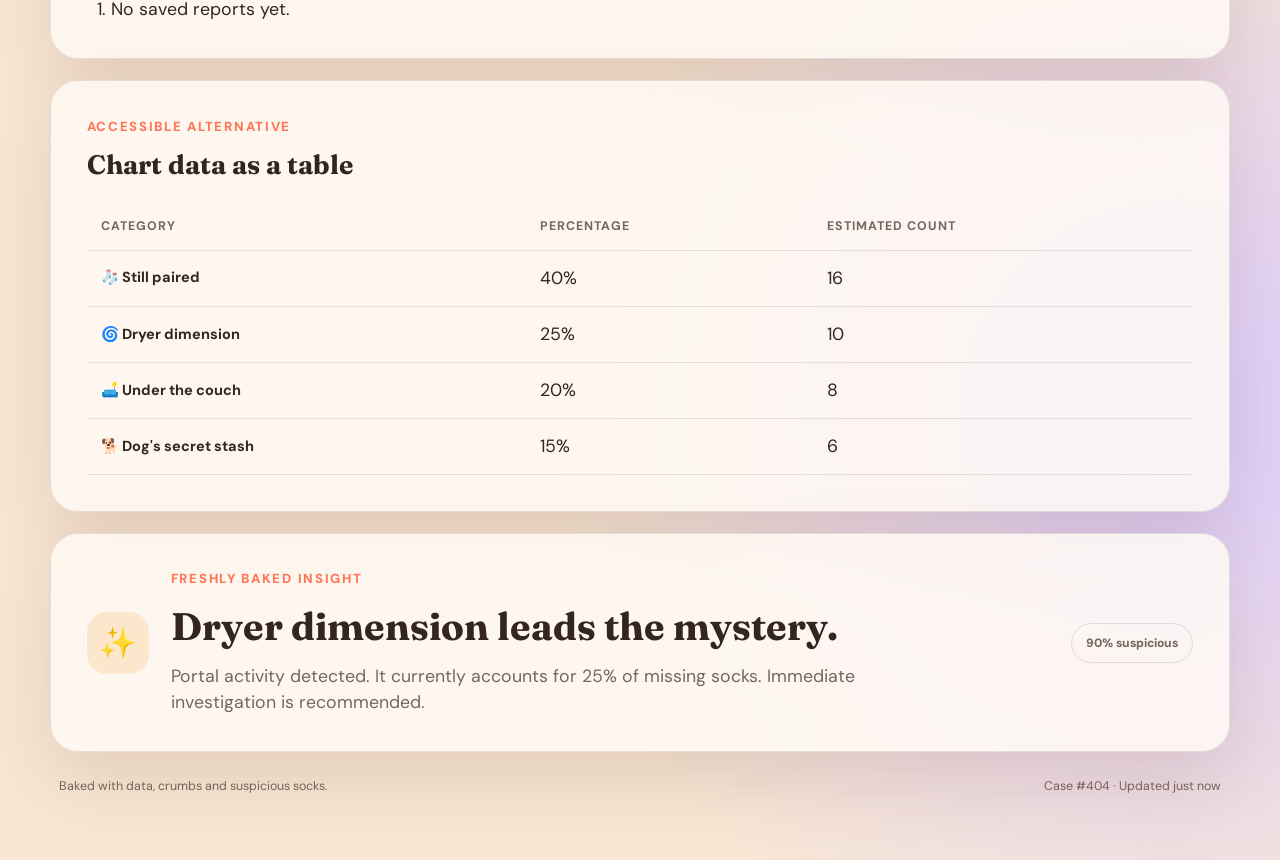
==== commit d594e6dd: "seo: align English hreflang with analytics route" ====
--- a/en.html
+++ b/en.html
@@ -12,9 +12,9 @@
     <meta name="robots" content="index, follow, max-image-preview:large" />
     <meta name="theme-color" content="#f8e7d4" />
     <link rel="canonical" href="https://laurandreea10.github.io/-CodePen-Challenge-Baked-Charts/en.html" />
-    <link rel="alternate" hreflang="ro" href="https://laurandreea10.github.io/-CodePen-Challenge-Baked-Charts/" />
+    <link rel="alternate" hreflang="ro" href="https://laurandreea10.github.io/-CodePen-Challenge-Baked-Charts/analytics.html" />
     <link rel="alternate" hreflang="en" href="https://laurandreea10.github.io/-CodePen-Challenge-Baked-Charts/en.html" />
-    <link rel="alternate" hreflang="x-default" href="https://laurandreea10.github.io/-CodePen-Challenge-Baked-Charts/" />
+    <link rel="alternate" hreflang="x-default" href="https://laurandreea10.github.io/-CodePen-Challenge-Baked-Charts/portal.html" />
     <link rel="icon" href="./favicon.svg" type="image/svg+xml" />
     <link rel="manifest" href="./manifest.webmanifest" />
     <meta property="og:type" content="website" />
--- a/style.css
+++ b/style.css
@@ -984,3 +984,5 @@
 html.high-contrast .data-studio,html.high-contrast .accessible-data{border:3px solid #fff;box-shadow:none}
 @media(max-width:720px){.studio-header{flex-direction:column}.data-inputs{grid-template-columns:1fr 1fr}.chart-type{width:100%}.chart-type-button{flex:1}.studio-actions .secondary-button{flex:1 1 28%}}
 @media(max-width:420px){.data-inputs{grid-template-columns:1fr}.studio-actions .secondary-button{flex-basis:45%}.bar-chart{inset:4%;gap:.3rem}}
+
+.portal-banner{display:flex;align-items:center;justify-content:space-between;gap:1rem;margin-bottom:1.2rem;padding:1rem 1.2rem;border:1px solid var(--border);border-radius:22px;background:linear-gradient(135deg,rgba(141,106,159,.2),rgba(255,117,87,.18));box-shadow:var(--shadow)}.portal-banner div{display:grid}.portal-banner span{color:var(--muted);font-size:.7rem}.portal-banner a{display:inline-flex;align-items:center;justify-content:center;min-height:44px;padding:.6rem .9rem;border-radius:999px;background:var(--text);color:var(--surface-solid);font-size:.72rem;font-weight:800;text-decoration:none;white-space:nowrap}@media(max-width:560px){.portal-banner{align-items:stretch;flex-direction:column}.portal-banner a{width:100%}}
